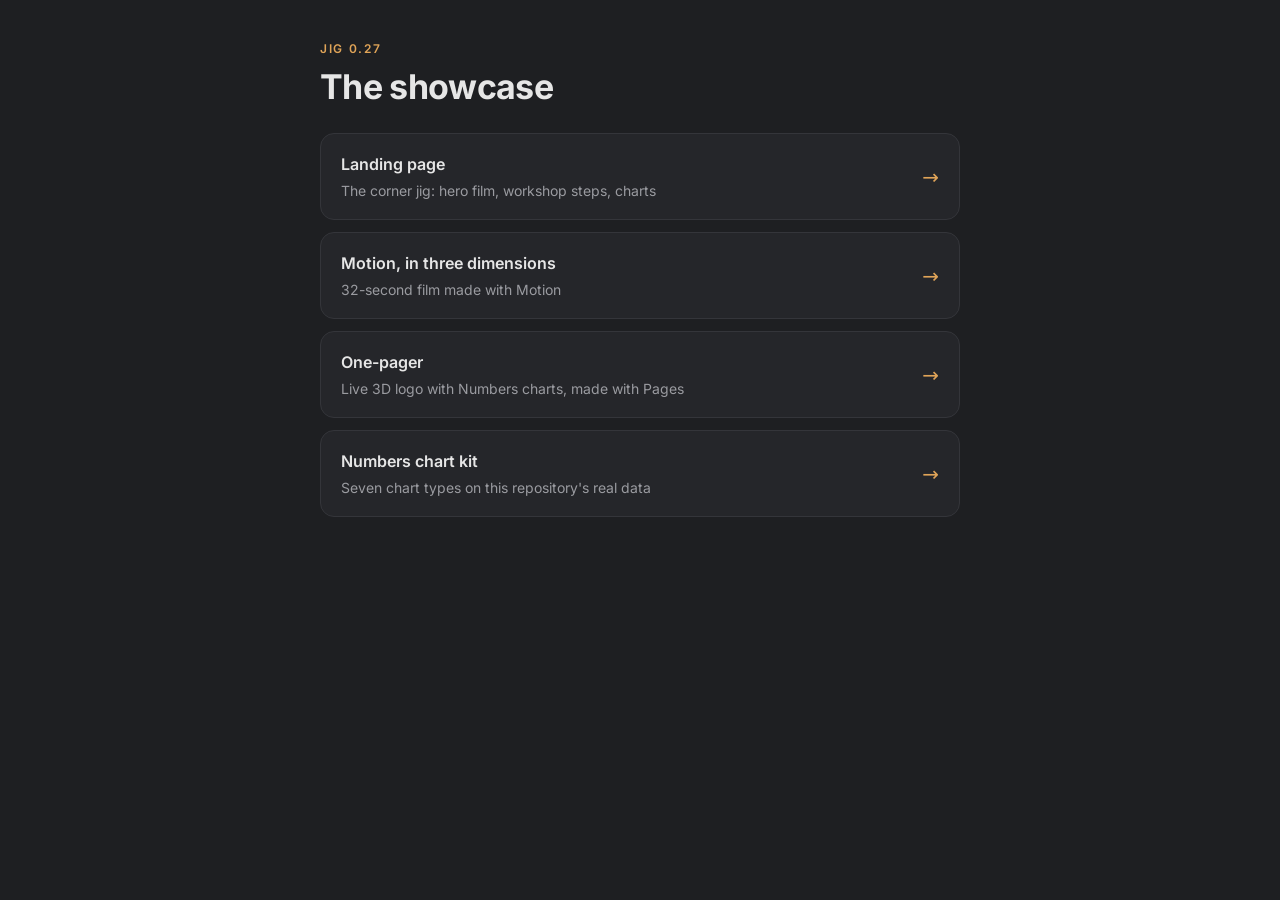
==== index.html @ 68376ae8 "Jig 0.27 showcase" ====
<!doctype html><html lang="en"><meta charset="utf-8"><meta name="viewport" content="width=device-width,initial-scale=1"><title>Jig 0.27 showcase</title>
<style>@font-face{font-family:Inter;src:url(landing/inter.woff2) format("woff2");font-weight:100 900}
body{background:#1e1f22;color:#e6e6e6;font:16px/1.5 Inter,system-ui,sans-serif;margin:0;padding:40px 22px;max-width:640px;margin-inline:auto}
.eyebrow{color:#e0a458;font-size:12px;letter-spacing:.14em;text-transform:uppercase;font-weight:600}
h1{font-size:34px;line-height:1.1;letter-spacing:-.02em;margin:10px 0 28px}
a{display:grid;grid-template-columns:1fr auto;align-items:center;gap:4px 16px;padding:18px 20px;margin:12px 0;border:1px solid #34353a;border-radius:14px;background:#25262a;color:inherit;text-decoration:none}
a:active{border-color:#e0a458}b{font-weight:600}small{grid-column:1;color:#9a9ba0;font-size:14px}i{grid-row:1/3;grid-column:2;font-style:normal;color:#e0a458;font-size:20px}</style>
<div class="eyebrow">Jig 0.27</div><h1>The showcase</h1>
<a href="landing/"><b>Landing page</b><small>The corner jig: hero film, workshop steps, charts</small><i>→</i></a>
<a href="film/"><b>Motion, in three dimensions</b><small>32-second film made with Motion</small><i>→</i></a>
<a href="onepager/"><b>One-pager</b><small>Live 3D logo with Numbers charts, made with Pages</small><i>→</i></a>
<a href="numbers/"><b>Numbers chart kit</b><small>Seven chart types on this repository's real data</small><i>→</i></a>
</html>
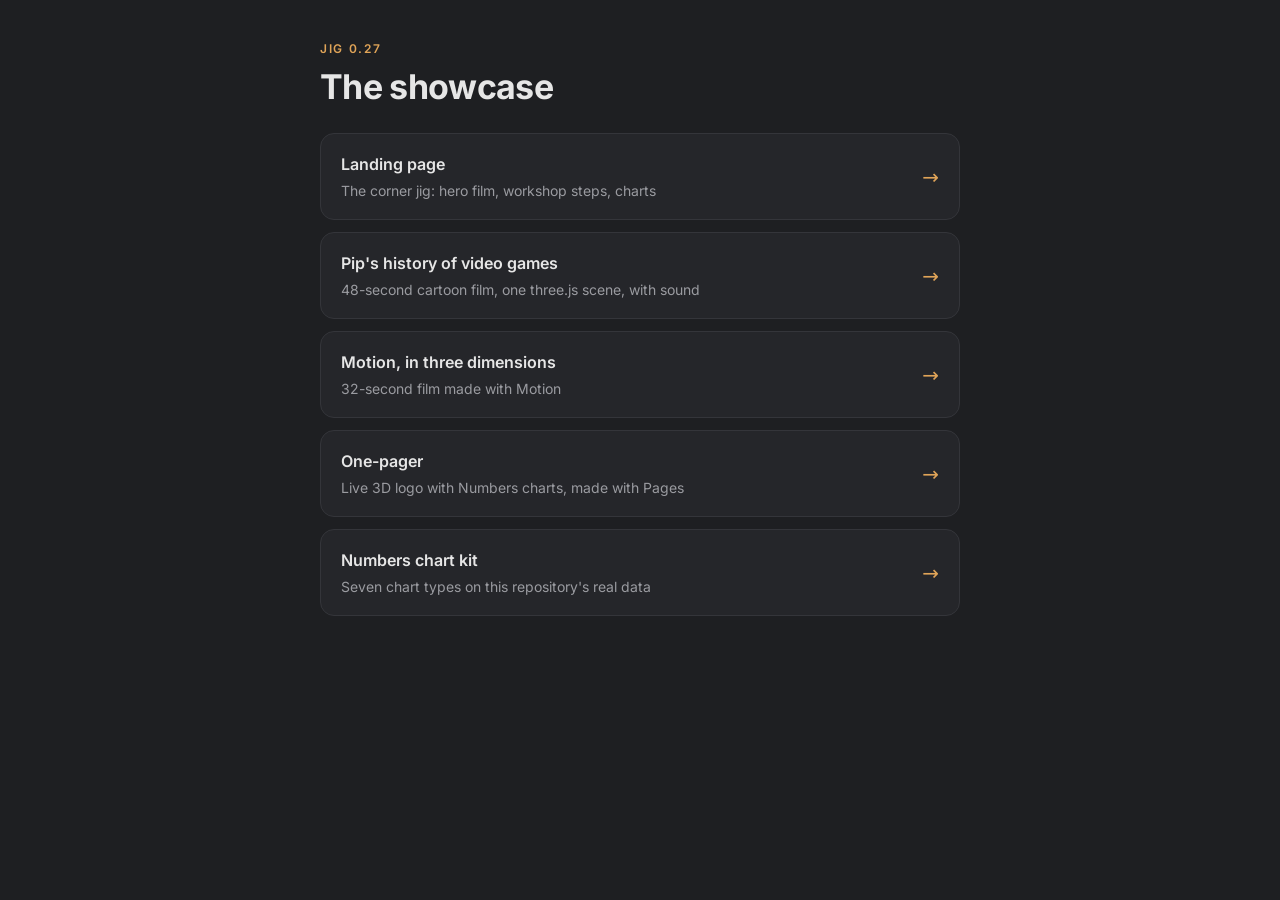
==== commit 2c4506b2: "Add Pip's history of video games" ====
--- a/index.html
+++ b/index.html
@@ -7,6 +7,7 @@
 a:active{border-color:#e0a458}b{font-weight:600}small{grid-column:1;color:#9a9ba0;font-size:14px}i{grid-row:1/3;grid-column:2;font-style:normal;color:#e0a458;font-size:20px}</style>
 <div class="eyebrow">Jig 0.27</div><h1>The showcase</h1>
 <a href="landing/"><b>Landing page</b><small>The corner jig: hero film, workshop steps, charts</small><i>→</i></a>
+<a href="pip/"><b>Pip's history of video games</b><small>48-second cartoon film, one three.js scene, with sound</small><i>→</i></a>
 <a href="film/"><b>Motion, in three dimensions</b><small>32-second film made with Motion</small><i>→</i></a>
 <a href="onepager/"><b>One-pager</b><small>Live 3D logo with Numbers charts, made with Pages</small><i>→</i></a>
 <a href="numbers/"><b>Numbers chart kit</b><small>Seven chart types on this repository's real data</small><i>→</i></a>
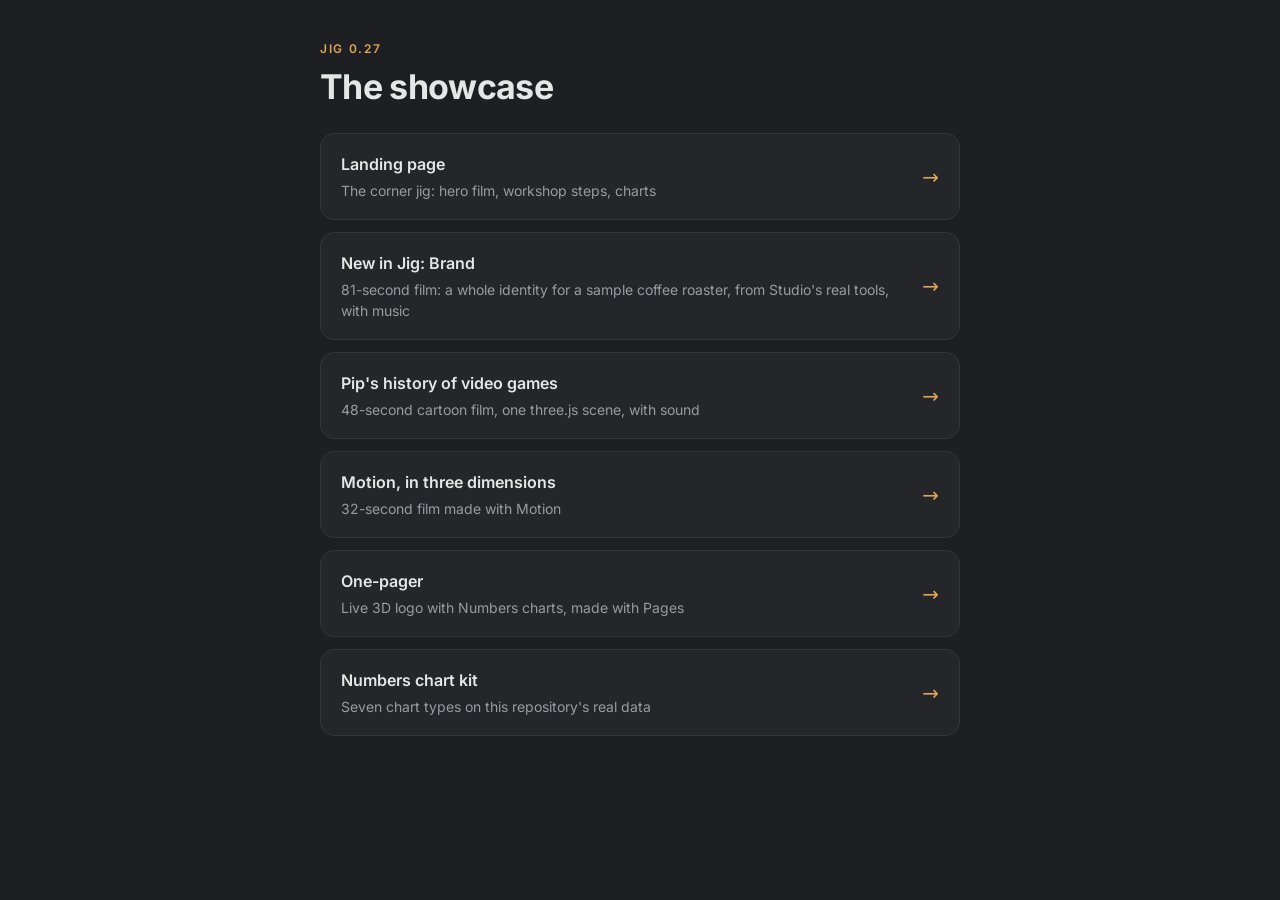
==== commit 35436d8d: "Add the Brand showcase film" ====
--- a/index.html
+++ b/index.html
@@ -7,6 +7,7 @@
 a:active{border-color:#e0a458}b{font-weight:600}small{grid-column:1;color:#9a9ba0;font-size:14px}i{grid-row:1/3;grid-column:2;font-style:normal;color:#e0a458;font-size:20px}</style>
 <div class="eyebrow">Jig 0.27</div><h1>The showcase</h1>
 <a href="landing/"><b>Landing page</b><small>The corner jig: hero film, workshop steps, charts</small><i>→</i></a>
+<a href="brand/"><b>New in Jig: Brand</b><small>81-second film: a whole identity for a sample coffee roaster, from Studio's real tools, with music</small><i>→</i></a>
 <a href="pip/"><b>Pip's history of video games</b><small>48-second cartoon film, one three.js scene, with sound</small><i>→</i></a>
 <a href="film/"><b>Motion, in three dimensions</b><small>32-second film made with Motion</small><i>→</i></a>
 <a href="onepager/"><b>One-pager</b><small>Live 3D logo with Numbers charts, made with Pages</small><i>→</i></a>
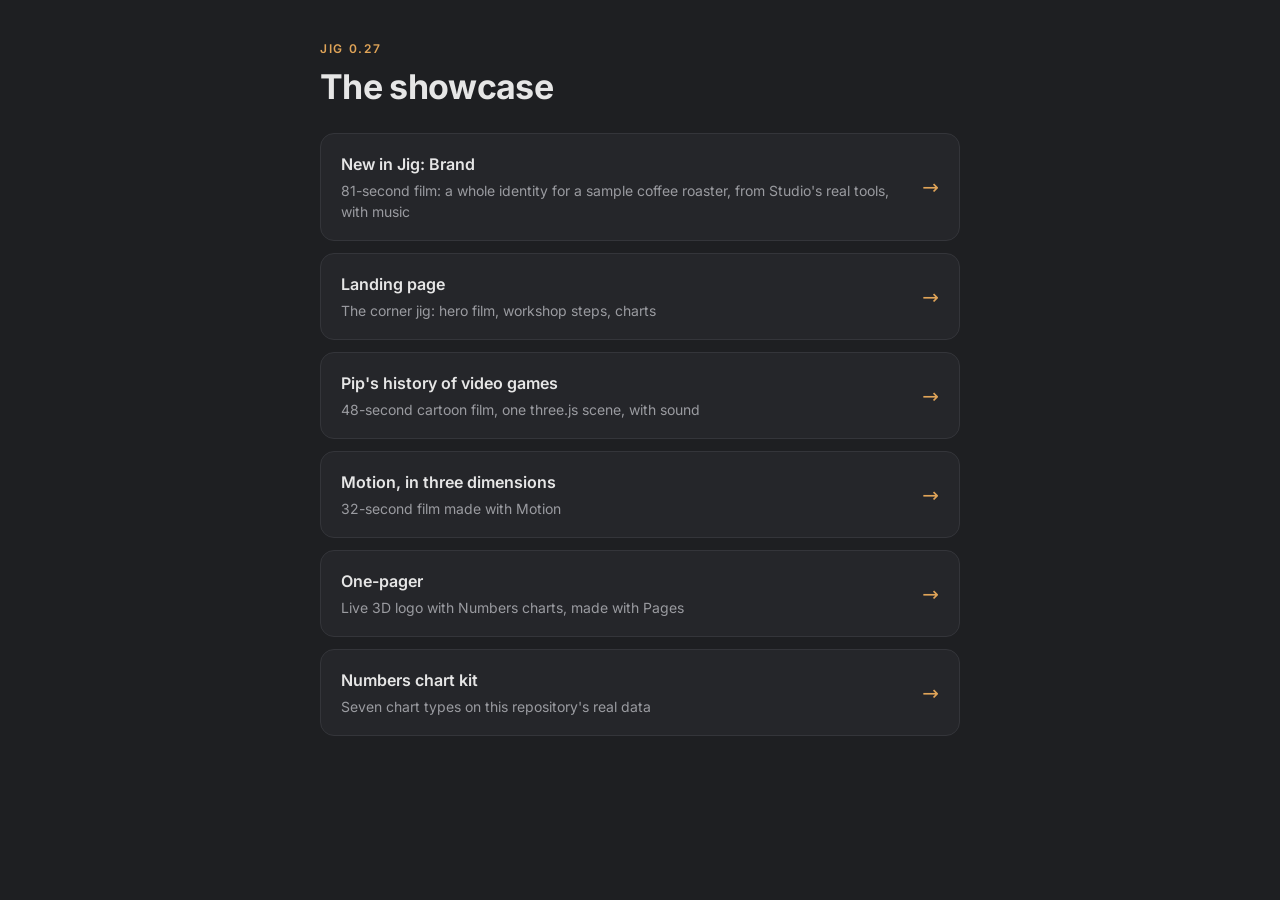
==== commit 203b84e7: "List Brand first" ====
--- a/index.html
+++ b/index.html
@@ -6,8 +6,8 @@
 a{display:grid;grid-template-columns:1fr auto;align-items:center;gap:4px 16px;padding:18px 20px;margin:12px 0;border:1px solid #34353a;border-radius:14px;background:#25262a;color:inherit;text-decoration:none}
 a:active{border-color:#e0a458}b{font-weight:600}small{grid-column:1;color:#9a9ba0;font-size:14px}i{grid-row:1/3;grid-column:2;font-style:normal;color:#e0a458;font-size:20px}</style>
 <div class="eyebrow">Jig 0.27</div><h1>The showcase</h1>
+<a href="brand/"><b>New in Jig: Brand</b><small>81-second film: a whole identity for a sample coffee roaster, from Studio's real tools, with music</small><i>→</i></a>
 <a href="landing/"><b>Landing page</b><small>The corner jig: hero film, workshop steps, charts</small><i>→</i></a>
-<a href="brand/"><b>New in Jig: Brand</b><small>81-second film: a whole identity for a sample coffee roaster, from Studio's real tools, with music</small><i>→</i></a>
 <a href="pip/"><b>Pip's history of video games</b><small>48-second cartoon film, one three.js scene, with sound</small><i>→</i></a>
 <a href="film/"><b>Motion, in three dimensions</b><small>32-second film made with Motion</small><i>→</i></a>
 <a href="onepager/"><b>One-pager</b><small>Live 3D logo with Numbers charts, made with Pages</small><i>→</i></a>
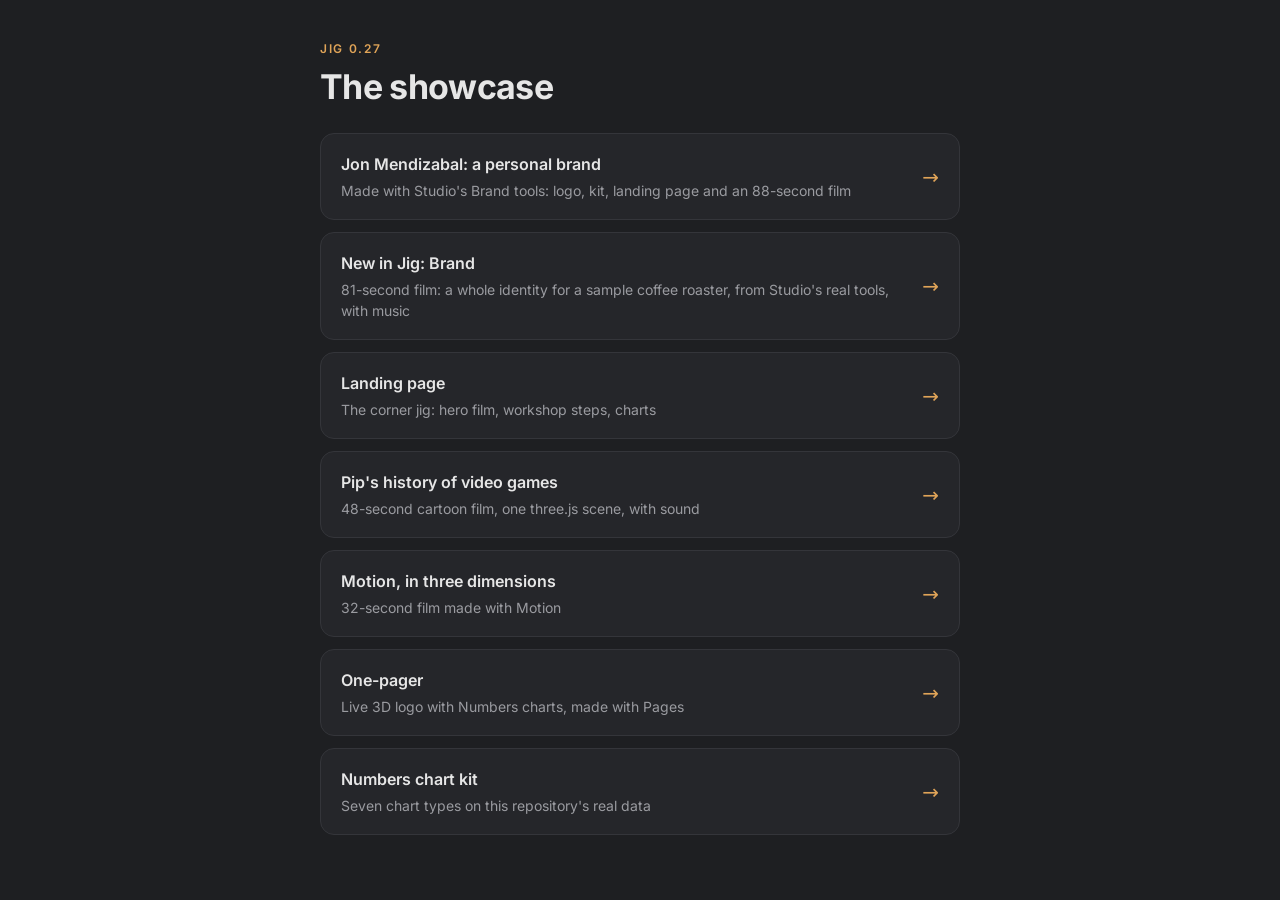
==== commit c26b87d9: "Jon Mendizabal: personal brand, landing page and film" ====
--- a/index.html
+++ b/index.html
@@ -6,6 +6,7 @@
 a{display:grid;grid-template-columns:1fr auto;align-items:center;gap:4px 16px;padding:18px 20px;margin:12px 0;border:1px solid #34353a;border-radius:14px;background:#25262a;color:inherit;text-decoration:none}
 a:active{border-color:#e0a458}b{font-weight:600}small{grid-column:1;color:#9a9ba0;font-size:14px}i{grid-row:1/3;grid-column:2;font-style:normal;color:#e0a458;font-size:20px}</style>
 <div class="eyebrow">Jig 0.27</div><h1>The showcase</h1>
+<a href="jon/"><b>Jon Mendizabal: a personal brand</b><small>Made with Studio's Brand tools: logo, kit, landing page and an 88-second film</small><i>→</i></a>
 <a href="brand/"><b>New in Jig: Brand</b><small>81-second film: a whole identity for a sample coffee roaster, from Studio's real tools, with music</small><i>→</i></a>
 <a href="landing/"><b>Landing page</b><small>The corner jig: hero film, workshop steps, charts</small><i>→</i></a>
 <a href="pip/"><b>Pip's history of video games</b><small>48-second cartoon film, one three.js scene, with sound</small><i>→</i></a>
